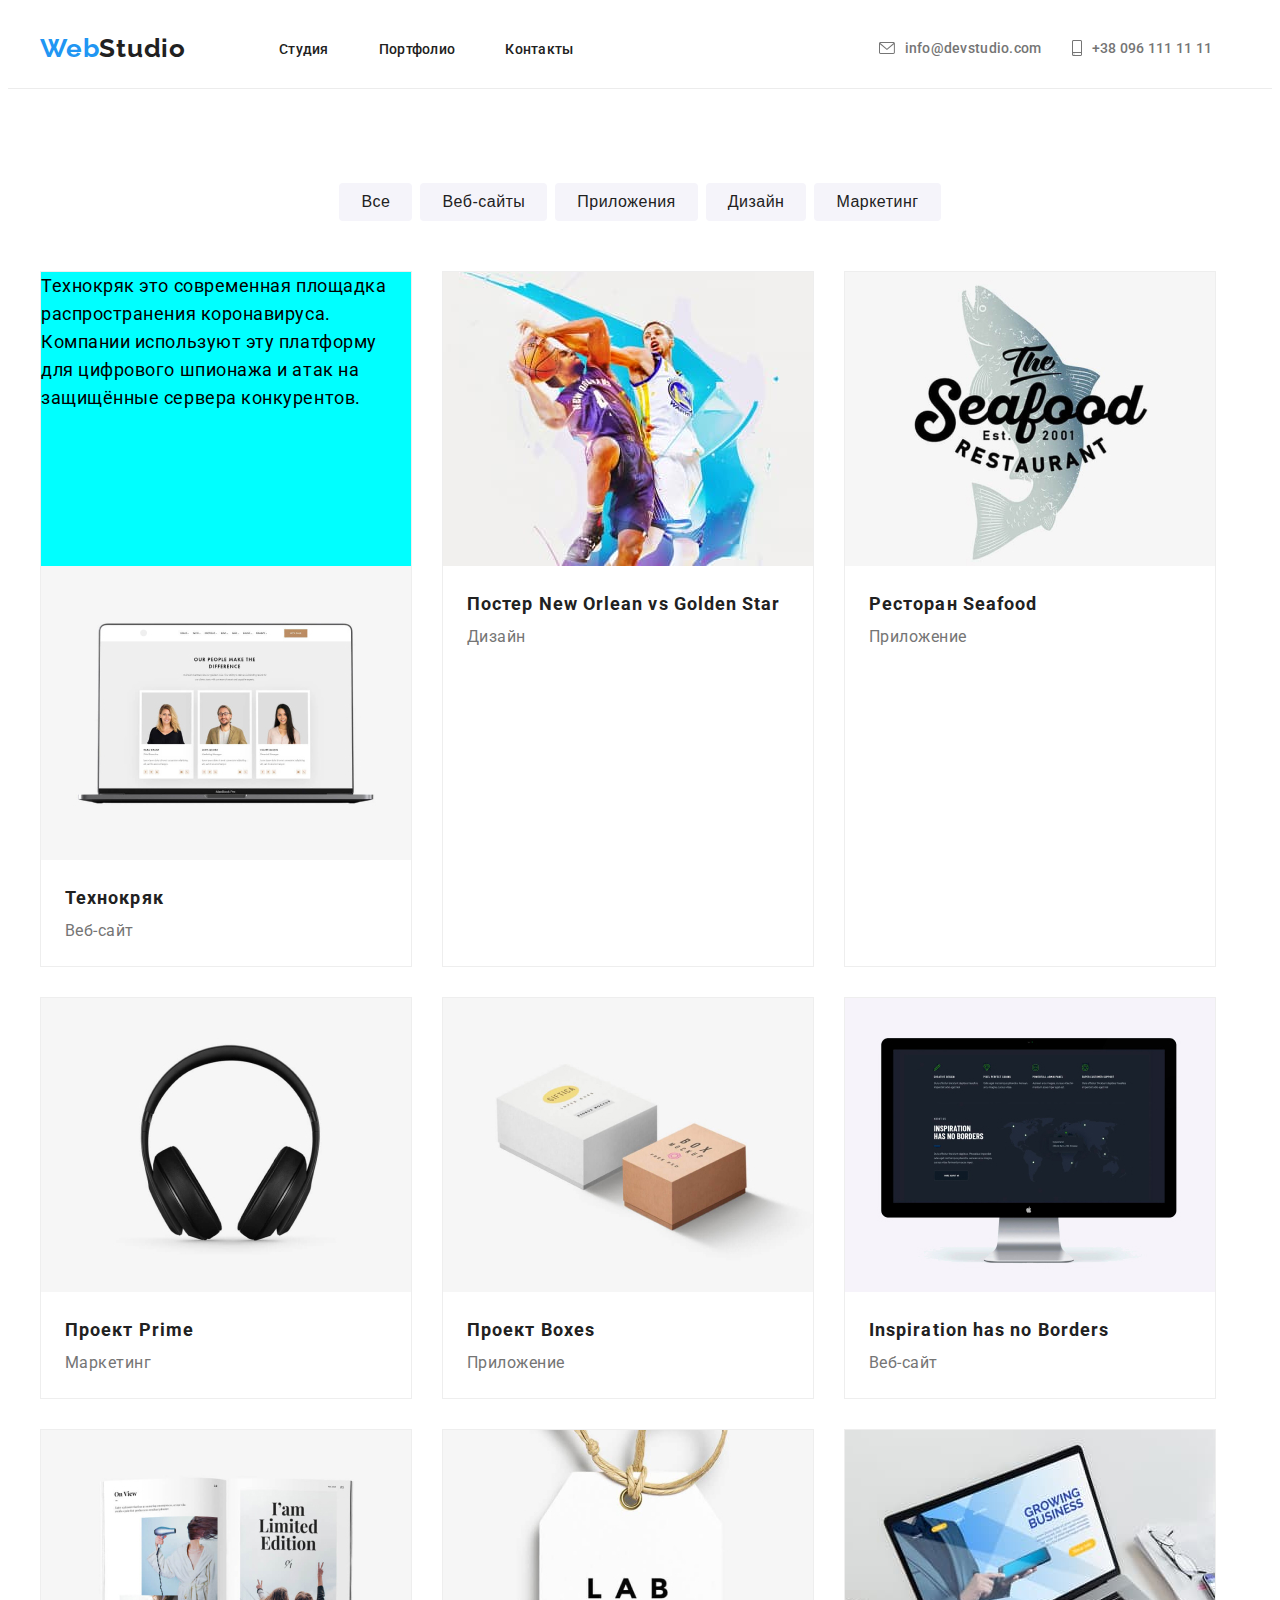
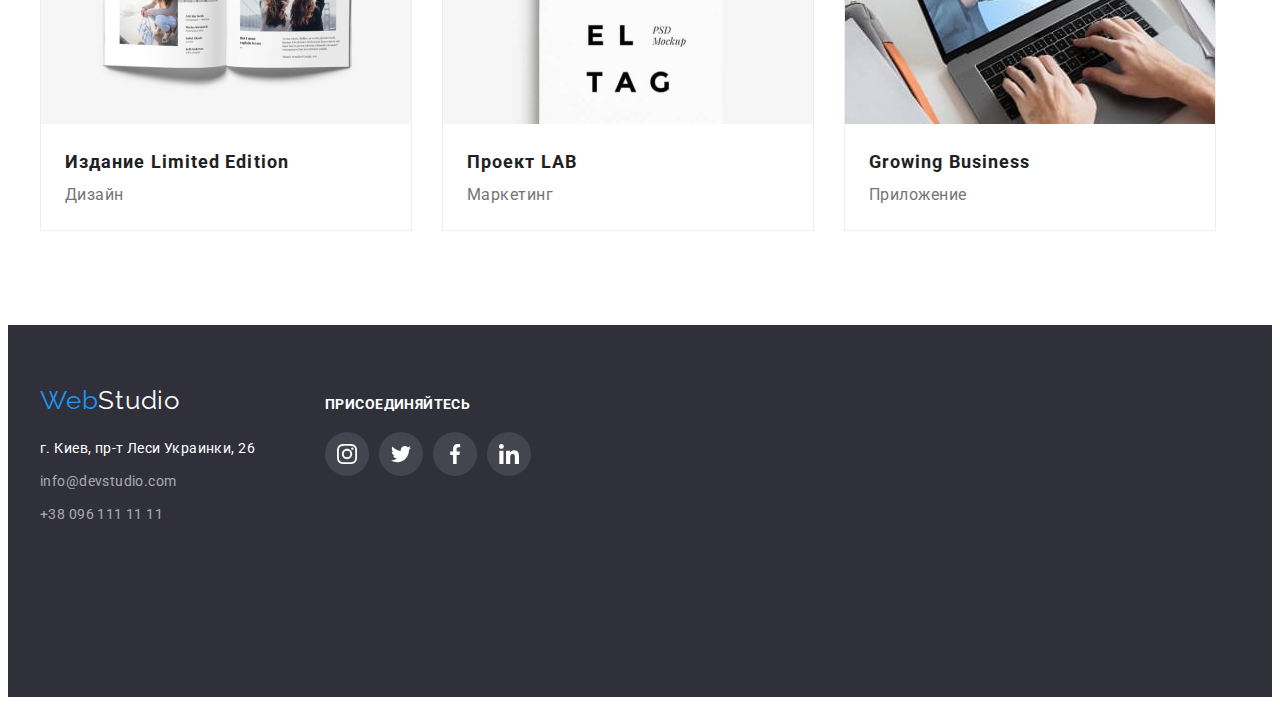
==== portfolio.html @ 2d9f0c05 "ggg" ====
<!DOCTYPE html>
<html lang="ru">
<head>
    <meta charset="UTF-8">
    <meta name="viewport" content="width=device-width, initial-scale=1.0">
    <title>Портфолио</title>
    <link rel="preconnect" href="https://fonts.gstatic.com">
    <link href="https://fonts.googleapis.com/css2?family=Raleway:wght@700&family=Roboto:wght@500&display=swap"
        rel="stylesheet">
    <link rel="stylesheet" href="https://cdnjs.cloudflare.com/ajax/libs/modern-normalize/1.0.0/modern-normalize.min.css"
        integrity="sha512-ISS7cAi1PEhQ8jnbJpJZMd29NlhNj4AWYyLOSp2CE/CsHxTCu+r+t0D2yoJudVrd0/8fTVPUVDzY5Tvli75u/g=="
        crossorigin="anonymous" />
        <link rel="stylesheet" href="css/portfolio.css">
</head>
<body>
<header>
    <div class="container">
        <nav class="page-nav">
            <a href="index.html" class="logo"><span class="web">Web</span>Studio</a>
            <ul class="nav-list">
                <li><a href="index.html" class="nav-link">Студия</a></li>
                <li><a href="portfolio.html" class="nav-link">Портфолио</a></li>
                <li><a href="contacts.html" class="nav-link">Контакты</a></li>
            </ul>

            <ul class="contacts-list">
                <li>
                    <a href="mailto:info@devstudio.com" class="nav-contact">
                        <svg class="nav-mail">
                            <use href="images/mainsprite.svg#icon-mail"></use>
                        </svg>info@devstudio.com
                    </a>
                </li>

                <li>
                    <a href="tel:+380961111111" class="nav-contact">
                        <svg class="nav-tel">
                            <use href="images/mainsprite.svg#icon-tel"></use>
                        </svg>+38 096 111 11 11
                    </a>
                </li>
            </ul>
        </nav>
    </div>
</header>
<main> 
    <section class="hero">
        <div class="container">
        <h2 class="visually-hidden">Фильтры</h2>
        <div class="hero-btns">
        <ul class="hero-list">
            
            <li class="btn-list">
                <button type="button" class="hero-btn">Все</button>
            </li>
            <li class="btn-list">
                <button type="button" class="hero-btn">Веб-сайты</button>
            </li>
            <li class="btn-list">
                <button type="button" class="hero-btn">Приложения</button>
            </li>
            <li class="btn-list">
                <button type="button" class="hero-btn">Дизайн</button>
            </li>
            <li class="btn-list">
                <button type="button" class="hero-btn">Маркетинг</button>
            </li>
        </ul>
    </div> 
    </div>
        <div class="container">
    <ul class="img-list">
        <div class="img-group">
            <li class="img-item">
                <div class="img-overlay">
                    <p class="overlay-text">
                        Технокряк это современная площадка распространения коронавируса.
                        Компании используют эту платформу для цифрового
                        шпионажа и атак на защищённые сервера конкурентов.
                    </p>
                </div> 
                        <img src="images/imgportfolio-1.jpg" alt="">
                        <div class="img-text">
                        <h3 class="img-head">Технокряк</h3>
                        <p class="head-text">Веб-сайт</p>
                        </div>   
            </li>
            
            <li class="img-item"> 
                <img src="images/imgportfolio-2.jpg" alt="">
                    <div class="img-text">
                    <h3 class="img-head">Постер New Orlean vs Golden Star</h3>
                    <p class="head-text">Дизайн</p>
                </div>
            </li>
            
            <li class="img-item">
                <img src="images/imgportfolio-3.jpg" alt="">
                    <div class="img-text">
                    <h3 class="img-head">Ресторан Seafood</h3>
                    <p class="head-text">Приложение</p>
                </div>
            </li>
        </div>
            
        <div class="img-group">
            <li class="img-item">
                <img src="images/imgportfolio-4.jpg" alt="">
                    <div class="img-text">
                    <h3 class="img-head">Проект Prime</h3>
                    <p class="head-text">Маркетинг</p>
                </div>
            </li>
            
            <li class="img-item">
                <img src="images/imgportfolio-5.jpg" alt="">
                <div class="img-text">
                <h3 class="img-head">Проект Boxes</h3>
                <p class="head-text">Приложение</p>
                </div>
            </li>
            <li class="img-item">
                <img src="images/imgportfolio-6.jpg" alt="">
                <div class="img-text">
                <h3 class="img-head">Inspiration has no Borders</h3>
                <p class="head-text">Веб-сайт</p>
                </div>
            </li>
            </div>
            
        <div class="img-group">
            <li class="img-item">
                <img src="images/imgportfolio-7.jpg" alt="">
                    <div class="img-text">
                    <h3 class="img-head">Издание Limited Edition</h3>
                    <p class="head-text">Дизайн</p>
                </div>
            </li>
            <li class="img-item">
                <img src="images/imgportfolio-8.jpg" alt="">
                    <div class="img-text">
                    <h3 class="img-head">Проект LAB</h3>
                    <p class="head-text">Маркетинг</p>
                </div>
            </li>
            <li class="img-item">
                <img src="images/imgportfolio-9.jpg" alt="">
                    <div class="img-text">
                    <h3 class="img-head">Growing Business</h3>
                    <p class="head-text">Приложение</p>
                </div>
            </li>
        </div>
        </ul>
    </div>
    </section>
</main>
<footer class="footer-back">
    <div class="container">
        <div class="footer-text">
            <div> 
                <a href="/" class="logo-footer"><span class="web">Web</span><span class="logo-studio">Studio</span></a>
                    <address>
                        <p class="main-address">г. Киев, пр-т Леси Украинки, 26</p>
                             <ul>
                                <li class="footer-contact"><a href="mailto:info@devstudio.com" class="link">info@devstudio.com</a></li>
                                <li class="footer-contact"><a href="tel:+380961111111" class="link">+38 096 111 11 11</a></li>
                            </ul>
                    </address>
            </div>
            <div>
                <h2 class="enjoy-head">Присоединяйтесь</h2>
                <ul class="enjoy-list">
                    <li class="enjoy-link"><a href="" class="enjoy-item"> <svg class="enjoy-icon"><use href="images/mainsprite.svg#icon-instagram"></use></svg></a></li>
                    <li class="enjoy-link"><a href="" class="enjoy-item"> <svg class="enjoy-icon"><use href="images/mainsprite.svg#icon-twitter"></use></svg></a></li>
                    <li class="enjoy-link"><a href="" class="enjoy-item"> <svg class="enjoy-icon"><use href="images/mainsprite.svg#icon-facebook"></use></svg></a></li>
                    <li class="enjoy-link"><a href="" class="enjoy-item"> <svg class="enjoy-icon"><use href="images/mainsprite.svg#icon-linkedin"></use></svg></a></li>
                </ul>
            </div>
        </div>
</div>
</footer>
</body>
</html>
---- css/portfolio.css ----
body {
  font-family: 'Roboto', Raleway, sans-serif;
}

/*переменные*/
:root {
  --gray-text: rgba(117, 117, 117, 1);
  --hover-color: rgba(33, 150, 243, 1);
  --h-color: rgba(33, 33, 33, 1);
  --white-text: rgba(255, 255, 255, 1);
  --back-color: rgba(47, 48, 58, 1);
  --rect-color: rgba(245, 244, 250, 1);
  --social-color: rgba(175, 177, 184, 1);
  --border-color: rgba(175, 177, 184, 1);
  --company-color: rgba(175, 177, 184, 1);
  --enjoy-hover: rgba(255, 255, 255, 0.1);
  --btn-hover: rgba(33, 150, 243, 1);
  --btn-color: rgba(245, 244, 250, 1);
}

.container {
  width: 1200px;
  margin: 0px auto;
  padding: 0px 15px;
}

.visually-hidden {
  position: absolute;
  width: 1px;
  height: 1px;
  margin: -1px;
  border: 0;
  padding: 0;

  white-space: nowrap;
  clip-path: inset(100%);
  clip: rect(0 0 0 0);
  overflow: hidden;
}

/*сброс*/
h1,
h2,
h3,
h4,
p {
  margin: 0;
  padding: 0;
}

img {
  display: block;
  max-width: 100%;
  height: auto;
}

ul {
  list-style: none;
  padding: 0;
  margin: 0;
}

a {
  text-decoration: none;
}

/*Навигация*/
.nav-contact {
  color: rgba(117, 117, 117, 1);
  text-decoration: none;
  font-style: normal;
  font-weight: 500;
  font-size: 14px;
  line-height: 16px;
  letter-spacing: 0.02em;
}

.page-nav,
.nav-list,
.contacts-list {
  display: flex;
}

.contacts-list {
  margin-left: 305px;
}

.page-nav {
  align-items: center;
  min-height: 80px;
}

header {
  border-bottom: 1px solid rgba(236, 236, 236, 1);
}

.nav-list li:first-child {
  margin-left: 50px;
  margin-right: 50px;
}

.nav-list li:last-child {
  margin-left: 50px;
}

.nav-contact:hover {
  color: rgba(33, 150, 243, 1);
}

.nav-contact:focus {
  color: rgba(33, 150, 243, 1);
}

.nav-contact {
  display: flex;
  align-items: center;
  justify-content: center;
}

.nav-link {
  text-decoration: none;
  color: rgba(33, 33, 33, 1);
  font-style: normal;
  font-weight: 500;
  font-size: 14px;
  line-height: 16px;
  letter-spacing: 0.02em;
}

.nav-link:hover {
  color: rgba(33, 150, 243, 1);
}

.nav-link:focus {
  color: rgba(33, 150, 243, 1);
}

.logo {
  color: rgba(33, 33, 33, 1);
  text-decoration: none;
  font-family: Raleway, sans-serif;
  font-style: normal;
  font-weight: bold;
  font-size: 26px;
  line-height: 31px;
  letter-spacing: 0.03em;
  margin-right: 43px;
}

.web {
  color: rgba(33, 150, 243, 1);
  text-decoration: none;
}

.nav-mail {
  width: 16px;
  height: 12px;
  margin-right: 10px;
  fill: currentColor;
}

.nav-tel {
  width: 10px;
  height: 16px;
  margin-left: 30px;
  margin-right: 10px;
  fill: currentColor;
}

/*герой*/
.hero-list {
  display: flex;
  justify-content: center;
}

.hero-list li:first-child {
  margin-right: 8px;
}

.hero-list li:last-child {
  margin-left: 8px;
}

.hero-list li:nth-child(2) {
  margin-right: 8px;
}

.hero-list li:nth-child(3) {
  margin-right: 8px;
}

.hero-btn {
  padding: 6px 22px;
  border-radius: 4px;
  background: var(--btn-color);
  color: var(--h-color);
  border: none;
  font-style: normal;
  font-weight: 500;
  font-size: 16px;
  line-height: 26px;
  text-align: center;
  letter-spacing: 0.03em;
}

.hero {
  padding-top: 94px;
  padding-bottom: 94px;
}

.hero-btn:hover {
  color: var(--white-text);
  background: var(--btn-hover);
  box-shadow: 0px 3px 1px rgba(0, 0, 0, 0.1), 0px 1px 2px rgba(0, 0, 0, 0.08),
    0px 2px 2px rgba(0, 0, 0, 0.12);
  border-radius: 4px;
}

.hero-btn:focus {
  background: var(--btn-hover);
  color: var(--white-text);
}

.img-item {
  display: flex;
  position: relative;
}

.img-item {
  display: inline-block;
}

.img-item {
  border: 1px solid #eeeeee;
}

.img-item:hover {
  box-shadow: 0px 1px 1px rgba(0, 0, 0, 0.12), 0px 4px 4px rgba(0, 0, 0, 0.06),
    1px 4px 6px rgba(0, 0, 0, 0.16);
}

.img-head {
  color: rgba(33, 33, 33, 1);
  font-style: normal;
  font-weight: bold;
  font-size: 18px;
  line-height: 36px;
  letter-spacing: 0.06em;
}

.head-text {
  color: rgba(117, 117, 117, 1);
  font-style: normal;
  font-weight: normal;
  font-size: 16px;
  line-height: 30px;
  letter-spacing: 0.03em;
}

.img-text {
  padding: 20px 24px;
}

.img-item:nth-child(2) {
  margin-right: 30px;
  margin-left: 30px;
}

.img-item:nth-child(5) {
  margin-right: 30px;
  margin-left: 30px;
}

.img-item:nth-child(8) {
  margin-right: 30px;
  margin-left: 30px;
}

.img-group {
  display: flex;
}

.img-list {
  margin-top: 50px;
}

.img-group:nth-child(2) {
  margin: 30px 0px;
}

/*футер*/
.logo-studio {
  color: rgba(255, 255, 255, 1);
}

.link {
  color: rgba(255, 255, 255, 0.6);
  font-style: normal;
  font-weight: normal;
  font-size: 14px;
  line-height: 24px;
  letter-spacing: 0.03em;
  text-decoration: none;
}

.logo-footer {
  color: rgba(33, 33, 33, 1);
  text-decoration: none;
  font-family: Raleway, sans-serif;
  font-style: normal;
  font-weight: normal;
  font-size: 26px;
  line-height: 31px;
  letter-spacing: 0.03em;
  margin-bottom: 20px;
  display: block;
}

.footer-back {
  background-color: var(--back-color);
  height: 252px;
  padding-top: 60px;
  padding-bottom: 60px;
}

/*адрес*/
.main-address {
  color: rgba(255, 255, 255, 1);
  font-style: normal;
  font-weight: normal;
  font-size: 14px;
  line-height: 24px;
  letter-spacing: 0.03em;
}

.footer-contact:first-child {
  margin-bottom: 9px;
  margin-top: 9px;
}

.enjoy-head {
  font-style: normal;
  font-weight: bold;
  font-size: 14px;
  line-height: 16px;
  letter-spacing: 0.03em;
  text-transform: uppercase;
  color: var(--white-text);
  margin-left: 70px;
}

.enjoy-list {
  width: 206px;
  padding: 0px;
  display: flex;
  justify-content: space-between;
  align-items: baseline;
  margin-left: 70px;
  margin-top: 20px;
}

.footer-text {
  display: flex;
  align-items: baseline;
}

.enjoy-item {
  display: flex;
  justify-content: center;
  align-items: center;
  width: 44px;
  height: 44px;
  border-radius: 50%;
  color: var(--white-text);
  background-color: var(--enjoy-hover);
}

.enjoy-icon {
  width: 20px;
  height: 20px;
  fill: currentColor;
}

.enjoy-item:hover {
  background-color: var(--hover-color);
}

.enjoy-item:hover {
  color: var(--white-text);
}

/*overlay*/

.img-overlay {
  position: relative;
  width: 370px;
  height: 294px;
  background-color: aqua;
}

.overlay-text {
  display: inline;
  font-style: normal;
  font-weight: normal;
  font-size: 18px;
  line-height: 28px;
  letter-spacing: 0.03em;
}
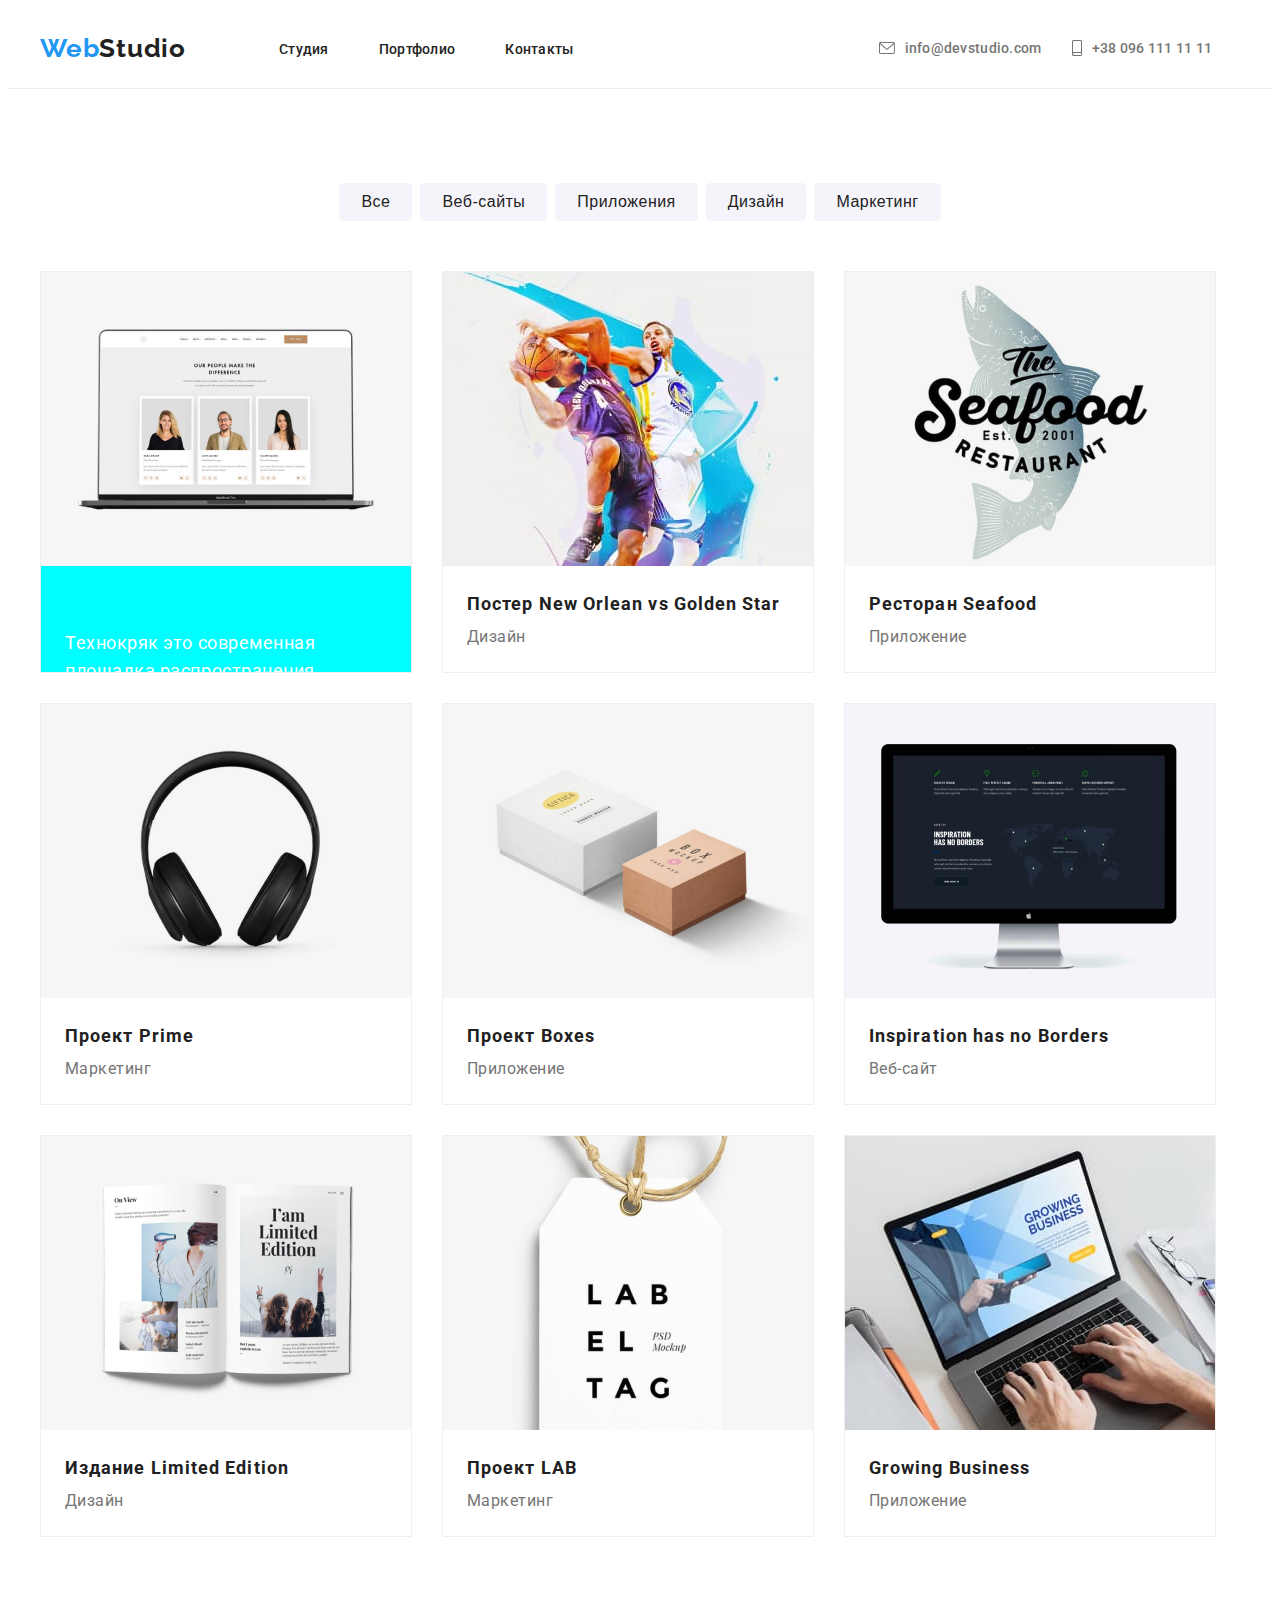
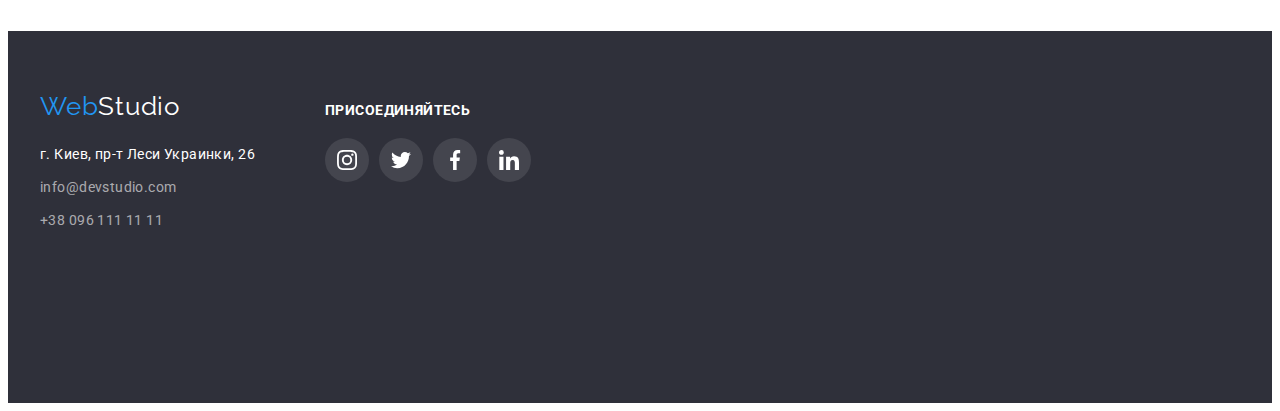
==== commit 80103edf: "ggg" ====
--- a/portfolio.html
+++ b/portfolio.html
@@ -72,18 +72,20 @@
     <ul class="img-list">
         <div class="img-group">
             <li class="img-item">
-                <div class="img-overlay">
-                    <p class="overlay-text">
-                        Технокряк это современная площадка распространения коронавируса.
+                <div class="overlay-thumb">             
+                    <div class="overlay">
+                        <p class="overlay-text">
+                        Технокряк это современная площадка распространения коронавируса. 
                         Компании используют эту платформу для цифрового
-                        шпионажа и атак на защищённые сервера конкурентов.
-                    </p>
-                </div> 
-                        <img src="images/imgportfolio-1.jpg" alt="">
-                        <div class="img-text">
+                        шпионажа и атак на защищённые сервера конкурентов.</p>
+                    </div>
+                    <img src="images/imgportfolio-1.jpg" alt="">
+                     
+                    <div class="img-text">
                         <h3 class="img-head">Технокряк</h3>
                         <p class="head-text">Веб-сайт</p>
-                        </div>   
+                    </div>
+                </div>     
             </li>
             
             <li class="img-item"> 
--- a/css/portfolio.css
+++ b/css/portfolio.css
@@ -391,18 +391,34 @@
 
 /*overlay*/
 
-.img-overlay {
-  position: relative;
+.img-item {
+  overflow: hidden;
+}
+
+.overlay {
+  position: absolute;
+  top: 0;
+  left: 0;
   width: 370px;
   height: 294px;
   background-color: aqua;
+  border-color: solid 1px aqua;
+  transform: translateY(100%);
+  transition: transform 250ms cubic-bezier(0.4, 0, 0.2, 1);
+}
+
+.img-item:hover .overlay {
+  transform: translateY(0);
 }
 
 .overlay-text {
-  display: inline;
   font-style: normal;
   font-weight: normal;
   font-size: 18px;
   line-height: 28px;
   letter-spacing: 0.03em;
-}
+  color: var(--white-text);
+  padding-top: 63px;
+  padding-left: 24px;
+  padding-right: 24px;
+}
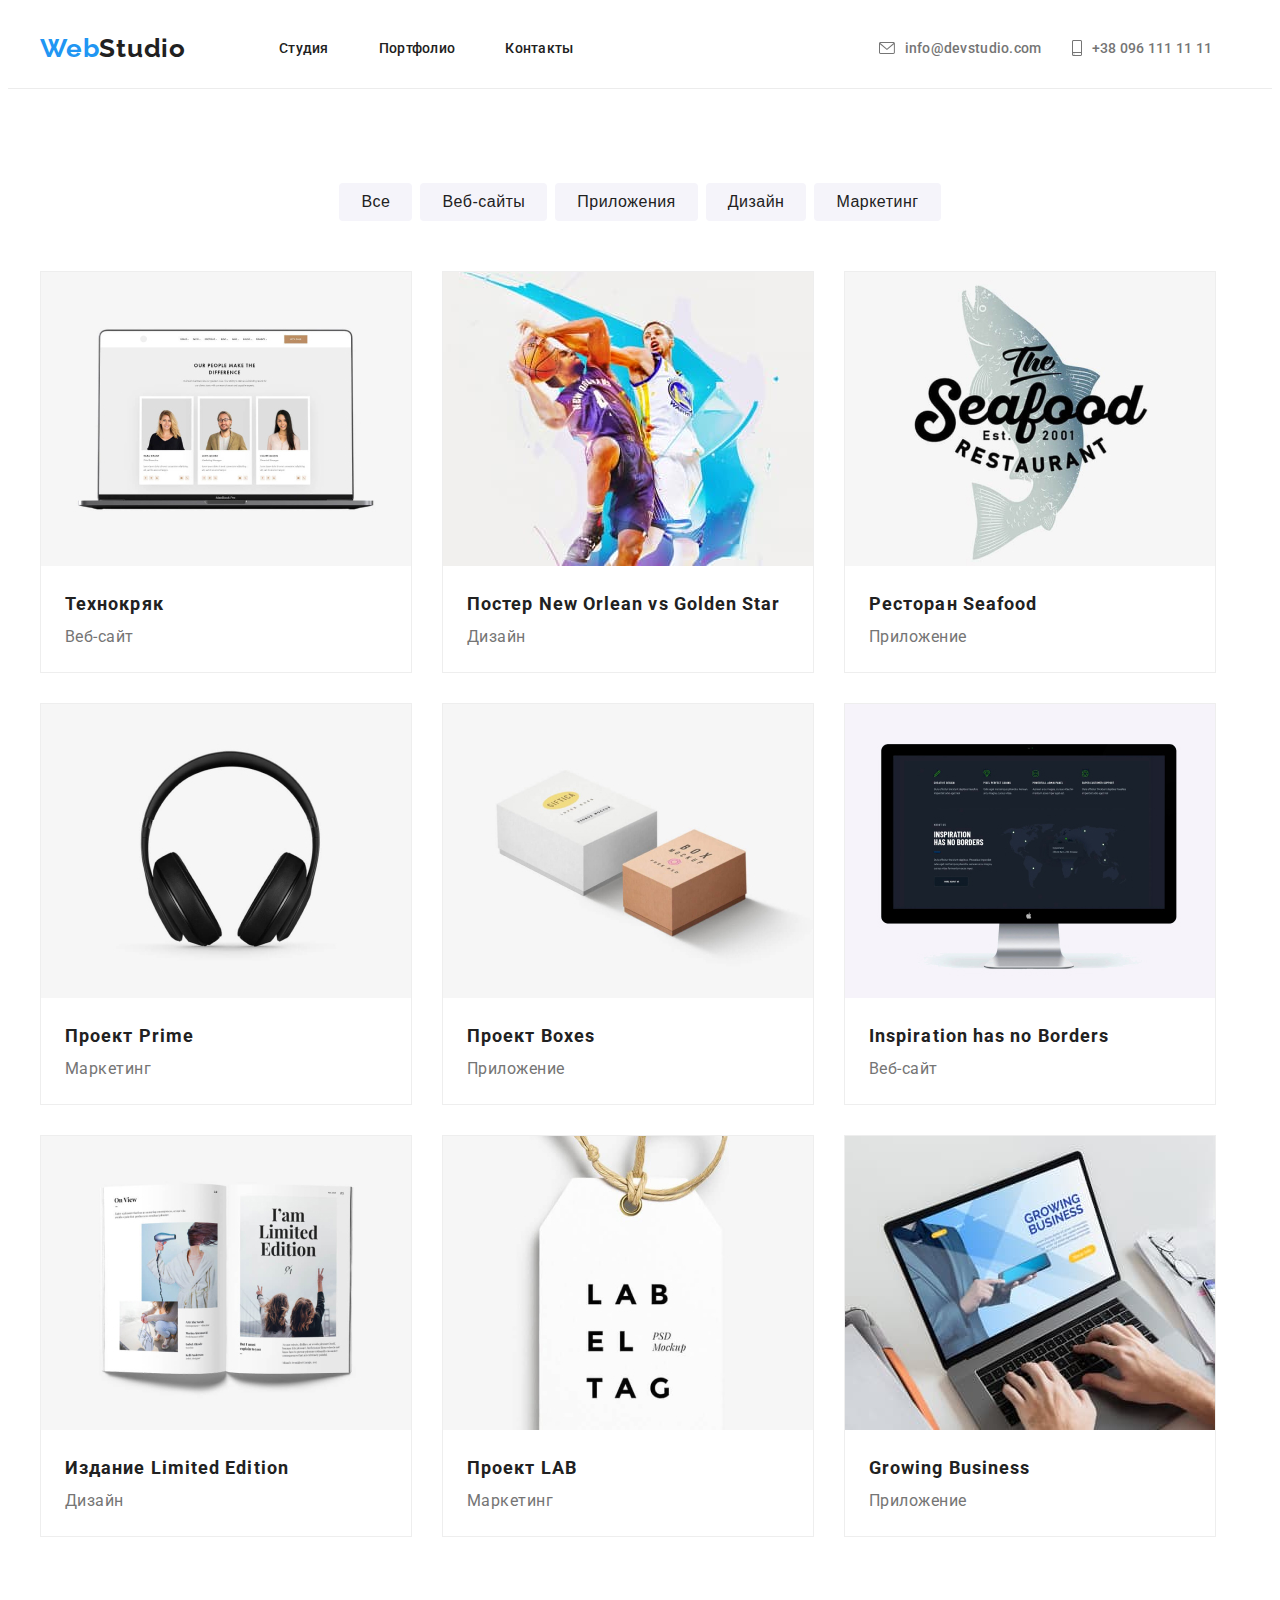
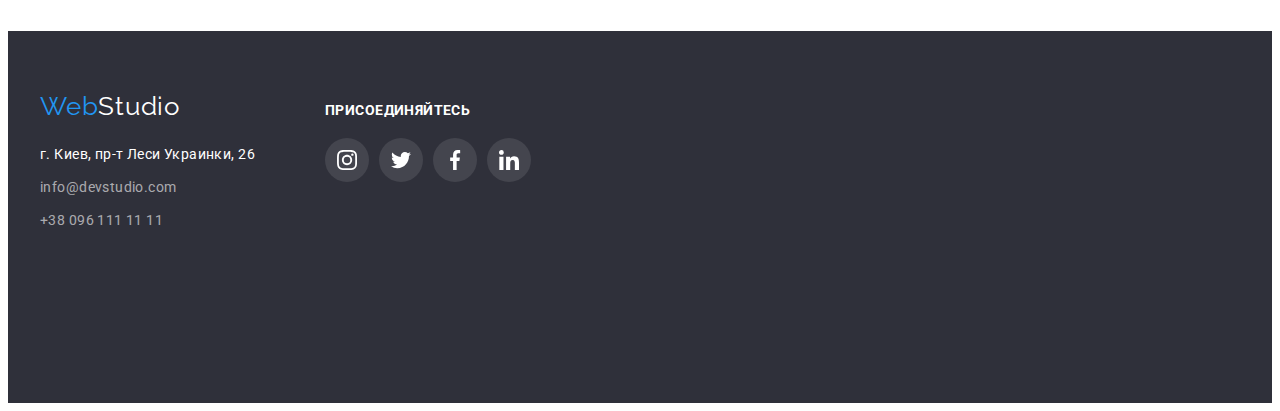
==== commit 54a84cc2: "icons animation added" ====
--- a/portfolio.html
+++ b/portfolio.html
@@ -18,9 +18,17 @@
         <nav class="page-nav">
             <a href="index.html" class="logo"><span class="web">Web</span>Studio</a>
             <ul class="nav-list">
-                <li><a href="index.html" class="nav-link">Студия</a></li>
-                <li><a href="portfolio.html" class="nav-link">Портфолио</a></li>
-                <li><a href="contacts.html" class="nav-link">Контакты</a></li>
+                <li>
+                    <a href="index.html" class="nav-link">Студия</a>
+                </li>
+                
+                <li>
+                    <a href="portfolio.html" class="nav-link">Портфолио</a>
+                </li>
+                
+                <li>
+                    <a href="contacts.html" class="nav-link">Контакты</a>
+                </li>
             </ul>
 
             <ul class="contacts-list">
@@ -69,88 +77,189 @@
     </div> 
     </div>
         <div class="container">
-    <ul class="img-list">
-        <div class="img-group">
-            <li class="img-item">
-                <div class="overlay-thumb">             
-                    <div class="overlay">
+    <ul class="project-list">
+        <div class="project-group">
+            <li class="project-item">
+                <a href="" class="project-link">         
+                    <div class="project-thumb">    
+                    <img src="images/technokryak.jpg" alt="" width="370">
+                    
+                    <div class="project-overlay">
                         <p class="overlay-text">
-                        Технокряк это современная площадка распространения коронавируса. 
-                        Компании используют эту платформу для цифрового
-                        шпионажа и атак на защищённые сервера конкурентов.</p>
-                    </div>
-                    <img src="images/imgportfolio-1.jpg" alt="">
-                     
-                    <div class="img-text">
-                        <h3 class="img-head">Технокряк</h3>
-                        <p class="head-text">Веб-сайт</p>
-                    </div>
-                </div>     
-            </li>
-            
-            <li class="img-item"> 
-                <img src="images/imgportfolio-2.jpg" alt="">
-                    <div class="img-text">
-                    <h3 class="img-head">Постер New Orlean vs Golden Star</h3>
-                    <p class="head-text">Дизайн</p>
-                </div>
-            </li>
-            
-            <li class="img-item">
-                <img src="images/imgportfolio-3.jpg" alt="">
-                    <div class="img-text">
-                    <h3 class="img-head">Ресторан Seafood</h3>
-                    <p class="head-text">Приложение</p>
-                </div>
+                            Технокряк это современная площадка распространения коронавируса.
+                            Компании используют эту платформу для цифрового
+                            шпионажа и атак на защищённые сервера конкурентов.
+                        </p></div>
+                    </div>    
+                        <div class="project-card-text">
+                            <h3 class="project-title">Технокряк</h3>
+                            <p class="project-text">Веб-сайт</p>
+                    </div>     
+                 </a>   
+            </li>
+            
+            <li class="project-item">
+                <a href="" class="project-link">
+                    <div class="project-thumb">
+                        <img src="images/neworlean.jpg" alt="" width="370">
+            
+                        <div class="project-overlay">
+                            <p class="overlay-text">
+                                Технокряк это современная площадка распространения коронавируса.
+                                Компании используют эту платформу для цифрового
+                                шпионажа и атак на защищённые сервера конкурентов.
+                            </p>
+                        </div>
+                    </div>
+                    <div class="project-card-text">
+                        <h3 class="project-title">Постер New Orlean vs Golden Star</h3>
+                        <p class="project-text">Дизайн</p>
+                    </div>
+                </a>
+            </li>
+            
+            <li class="project-item">
+                <a href="" class="project-link">
+                    <div class="project-thumb">
+                        <img src="images/seafood.jpg" alt="" width="370">
+            
+                        <div class="project-overlay">
+                            <p class="overlay-text">
+                                Технокряк это современная площадка распространения коронавируса.
+                                Компании используют эту платформу для цифрового
+                                шпионажа и атак на защищённые сервера конкурентов.
+                            </p>
+                        </div>
+                    </div>
+                    <div class="project-card-text">
+                        <h3 class="project-title">Ресторан Seafood</h3>
+                        <p class="project-text">Приложение</p>
+                    </div>
+                </a>
             </li>
         </div>
             
-        <div class="img-group">
-            <li class="img-item">
-                <img src="images/imgportfolio-4.jpg" alt="">
-                    <div class="img-text">
-                    <h3 class="img-head">Проект Prime</h3>
-                    <p class="head-text">Маркетинг</p>
-                </div>
-            </li>
-            
-            <li class="img-item">
-                <img src="images/imgportfolio-5.jpg" alt="">
-                <div class="img-text">
-                <h3 class="img-head">Проект Boxes</h3>
-                <p class="head-text">Приложение</p>
-                </div>
-            </li>
-            <li class="img-item">
-                <img src="images/imgportfolio-6.jpg" alt="">
-                <div class="img-text">
-                <h3 class="img-head">Inspiration has no Borders</h3>
-                <p class="head-text">Веб-сайт</p>
-                </div>
-            </li>
+        <div class="project-group">
+            <li class="project-item">
+                <a href="" class="project-link">
+                    <div class="project-thumb">
+                        <img src="images/prime.jpg" alt="" width="370">
+            
+                        <div class="project-overlay">
+                            <p class="overlay-text">
+                                Технокряк это современная площадка распространения коронавируса.
+                                Компании используют эту платформу для цифрового
+                                шпионажа и атак на защищённые сервера конкурентов.
+                            </p>
+                        </div>
+                    </div>
+                    <div class="project-card-text">
+                        <h3 class="project-title">Проект Prime</h3>
+                        <p class="project-text">Маркетинг</p>
+                    </div>
+                </a>
+            </li>
+            
+            <li class="project-item">
+                <a href="" class="project-link">
+                    <div class="project-thumb">
+                        <img src="images/boxes.jpg" alt="" width="370">
+            
+                        <div class="project-overlay">
+                            <p class="overlay-text">
+                                Технокряк это современная площадка распространения коронавируса.
+                                Компании используют эту платформу для цифрового
+                                шпионажа и атак на защищённые сервера конкурентов.
+                            </p>
+                        </div>
+                    </div>
+                    <div class="project-card-text">
+                        <h3 class="project-title">Проект Boxes</h3>
+                        <p class="project-text">Приложение</p>
+                    </div>
+                </a>
+            </li>
+            
+        <li class="project-item">
+            <a href="" class="project-link">
+                <div class="project-thumb">
+                    <img src="images/inspiration.jpg" alt="" width="370">
+        
+                    <div class="project-overlay">
+                        <p class="overlay-text">
+                            Технокряк это современная площадка распространения коронавируса.
+                            Компании используют эту платформу для цифрового
+                            шпионажа и атак на защищённые сервера конкурентов.
+                        </p>
+                    </div>
+                </div>
+                <div class="project-card-text">
+                    <h3 class="project-title">Inspiration has no Borders</h3>
+                    <p class="project-text">Веб-сайт</p>
+                </div>
+            </a>
+        </li>
             </div>
             
-        <div class="img-group">
-            <li class="img-item">
-                <img src="images/imgportfolio-7.jpg" alt="">
-                    <div class="img-text">
-                    <h3 class="img-head">Издание Limited Edition</h3>
-                    <p class="head-text">Дизайн</p>
-                </div>
-            </li>
-            <li class="img-item">
-                <img src="images/imgportfolio-8.jpg" alt="">
-                    <div class="img-text">
-                    <h3 class="img-head">Проект LAB</h3>
-                    <p class="head-text">Маркетинг</p>
-                </div>
-            </li>
-            <li class="img-item">
-                <img src="images/imgportfolio-9.jpg" alt="">
-                    <div class="img-text">
-                    <h3 class="img-head">Growing Business</h3>
-                    <p class="head-text">Приложение</p>
-                </div>
+        <div class="project-group">
+            <li class="project-item">
+                <a href="" class="project-link">
+                    <div class="project-thumb">
+                        <img src="images/limed.jpg" alt="" width="370">
+            
+                        <div class="project-overlay">
+                            <p class="overlay-text">
+                                Технокряк это современная площадка распространения коронавируса.
+                                Компании используют эту платформу для цифрового
+                                шпионажа и атак на защищённые сервера конкурентов.
+                            </p>
+                        </div>
+                    </div>
+                    <div class="project-card-text">
+                        <h3 class="project-title">Издание Limited Edition</h3>
+                        <p class="project-text">Дизайн</p>
+                    </div>
+                </a>
+            </li>
+            
+        <li class="project-item">
+            <a href="" class="project-link">
+                <div class="project-thumb">
+                    <img src="images/lab.jpg" alt="" width="370">
+        
+                    <div class="project-overlay">
+                        <p class="overlay-text">
+                            Технокряк это современная площадка распространения коронавируса.
+                            Компании используют эту платформу для цифрового
+                            шпионажа и атак на защищённые сервера конкурентов.
+                        </p>
+                    </div>
+                </div>
+                <div class="project-card-text">
+                    <h3 class="project-title">Проект LAB</h3>
+                    <p class="project-text">Маркетинг</p>
+                </div>
+            </a>
+        </li>
+            
+            <li class="project-item">
+                <a href="" class="project-link">
+                    <div class="project-thumb">
+                        <img src="images/growing.jpg" alt="" width="370">
+            
+                        <div class="project-overlay">
+                            <p class="overlay-text">
+                                Технокряк это современная площадка распространения коронавируса.
+                                Компании используют эту платформу для цифрового
+                                шпионажа и атак на защищённые сервера конкурентов.
+                            </p>
+                        </div>
+                    </div>
+                    <div class="project-card-text">
+                        <h3 class="project-title">Growing Business</h3>
+                        <p class="project-text">Приложение</p>
+                    </div>
+                </a>
             </li>
         </div>
         </ul>
--- a/css/portfolio.css
+++ b/css/portfolio.css
@@ -11,11 +11,12 @@
   --back-color: rgba(47, 48, 58, 1);
   --rect-color: rgba(245, 244, 250, 1);
   --social-color: rgba(175, 177, 184, 1);
-  --border-color: rgba(175, 177, 184, 1);
+  --border-color: #eeeeee;
   --company-color: rgba(175, 177, 184, 1);
   --enjoy-hover: rgba(255, 255, 255, 0.1);
   --btn-hover: rgba(33, 150, 243, 1);
   --btn-color: rgba(245, 244, 250, 1);
+  --project-overlay: rgba(33, 150, 243, 0.9);
 }
 
 .container {
@@ -118,13 +119,16 @@
 }
 
 .nav-link {
-  text-decoration: none;
-  color: rgba(33, 33, 33, 1);
-  font-style: normal;
+  position: relative;
+  display: block;
+  padding-top: 32px;
+  padding-bottom: 32px;
+  color: var(--h-color);
   font-weight: 500;
   font-size: 14px;
-  line-height: 16px;
+  line-height: 1.172;
   letter-spacing: 0.02em;
+  transition: color 250ms cubic-bezier(0.4, 0, 0.2, 1);
 }
 
 .nav-link:hover {
@@ -201,6 +205,9 @@
   line-height: 26px;
   text-align: center;
   letter-spacing: 0.03em;
+  transition: color 250ms cubic-bezier(0.4, 0, 0.2, 1),
+    background-color 250ms cubic-bezier(0.4, 0, 0.2, 1),
+    box-shadow 250ms cubic-bezier(0.4, 0, 0.2, 1);
 }
 
 .hero {
@@ -208,38 +215,73 @@
   padding-bottom: 94px;
 }
 
-.hero-btn:hover {
+.hero-btn:hover,
+.hero-btn:focus {
   color: var(--white-text);
-  background: var(--btn-hover);
+  background-color: var(--hover-color);
   box-shadow: 0px 3px 1px rgba(0, 0, 0, 0.1), 0px 1px 2px rgba(0, 0, 0, 0.08),
     0px 2px 2px rgba(0, 0, 0, 0.12);
-  border-radius: 4px;
-}
-
-.hero-btn:focus {
-  background: var(--btn-hover);
+}
+
+.project-link {
+  display: block;
+  position: relative;
+}
+
+.project-thumb {
+  position: relative;
+  overflow: hidden;
+}
+
+.project-overlay {
+  position: absolute;
+  top: 0;
+  left: 0;
+  width: 100%;
+  height: 100%;
+  padding: 63px 24px;
+  background-color: var(--project-overlay);
+  opacity: 0;
+  transform: translateY(101%);
+  transition: transform 250ms cubic-bezier(0.4, 0, 0.2, 1);
+}
+
+.overlay-text {
+  font-style: normal;
+  font-weight: normal;
+  font-size: 18px;
+  line-height: 28px;
+  letter-spacing: 0.03em;
   color: var(--white-text);
 }
 
-.img-item {
-  display: flex;
-  position: relative;
-}
-
-.img-item {
-  display: inline-block;
-}
-
-.img-item {
-  border: 1px solid #eeeeee;
-}
-
-.img-item:hover {
+.project-link:hover .project-overlay,
+.project-link:focus .project-overlay {
+  transform: translateX(0);
+  opacity: 1;
+}
+
+.project-link:hover,
+.project-link:focus {
   box-shadow: 0px 1px 1px rgba(0, 0, 0, 0.12), 0px 4px 4px rgba(0, 0, 0, 0.06),
     1px 4px 6px rgba(0, 0, 0, 0.16);
 }
 
-.img-head {
+.project-item {
+  border: 1px solid #eeeeee;
+}
+
+.project-link {
+  display: block;
+  transition: box-shadow 250ms cubic-bezier(0.4, 0, 0.2, 1);
+}
+
+.project-link:hover {
+  box-shadow: 0px 1px 1px rgba(0, 0, 0, 0.12), 0px 4px 4px rgba(0, 0, 0, 0.06),
+    1px 4px 6px rgba(0, 0, 0, 0.16);
+}
+
+.project-title {
   color: rgba(33, 33, 33, 1);
   font-style: normal;
   font-weight: bold;
@@ -248,7 +290,7 @@
   letter-spacing: 0.06em;
 }
 
-.head-text {
+.project-text {
   color: rgba(117, 117, 117, 1);
   font-style: normal;
   font-weight: normal;
@@ -257,34 +299,34 @@
   letter-spacing: 0.03em;
 }
 
-.img-text {
+.project-card-text {
   padding: 20px 24px;
 }
 
-.img-item:nth-child(2) {
+.project-item:nth-child(2) {
   margin-right: 30px;
   margin-left: 30px;
 }
 
-.img-item:nth-child(5) {
+.project-item:nth-child(5) {
   margin-right: 30px;
   margin-left: 30px;
 }
 
-.img-item:nth-child(8) {
+.project-item:nth-child(8) {
   margin-right: 30px;
   margin-left: 30px;
 }
 
-.img-group {
-  display: flex;
-}
-
-.img-list {
+.project-group {
+  display: flex;
+}
+
+.project-list {
   margin-top: 50px;
 }
 
-.img-group:nth-child(2) {
+.project-group:nth-child(2) {
   margin: 30px 0px;
 }
 
@@ -390,35 +432,3 @@
 }
 
 /*overlay*/
-
-.img-item {
-  overflow: hidden;
-}
-
-.overlay {
-  position: absolute;
-  top: 0;
-  left: 0;
-  width: 370px;
-  height: 294px;
-  background-color: aqua;
-  border-color: solid 1px aqua;
-  transform: translateY(100%);
-  transition: transform 250ms cubic-bezier(0.4, 0, 0.2, 1);
-}
-
-.img-item:hover .overlay {
-  transform: translateY(0);
-}
-
-.overlay-text {
-  font-style: normal;
-  font-weight: normal;
-  font-size: 18px;
-  line-height: 28px;
-  letter-spacing: 0.03em;
-  color: var(--white-text);
-  padding-top: 63px;
-  padding-left: 24px;
-  padding-right: 24px;
-}
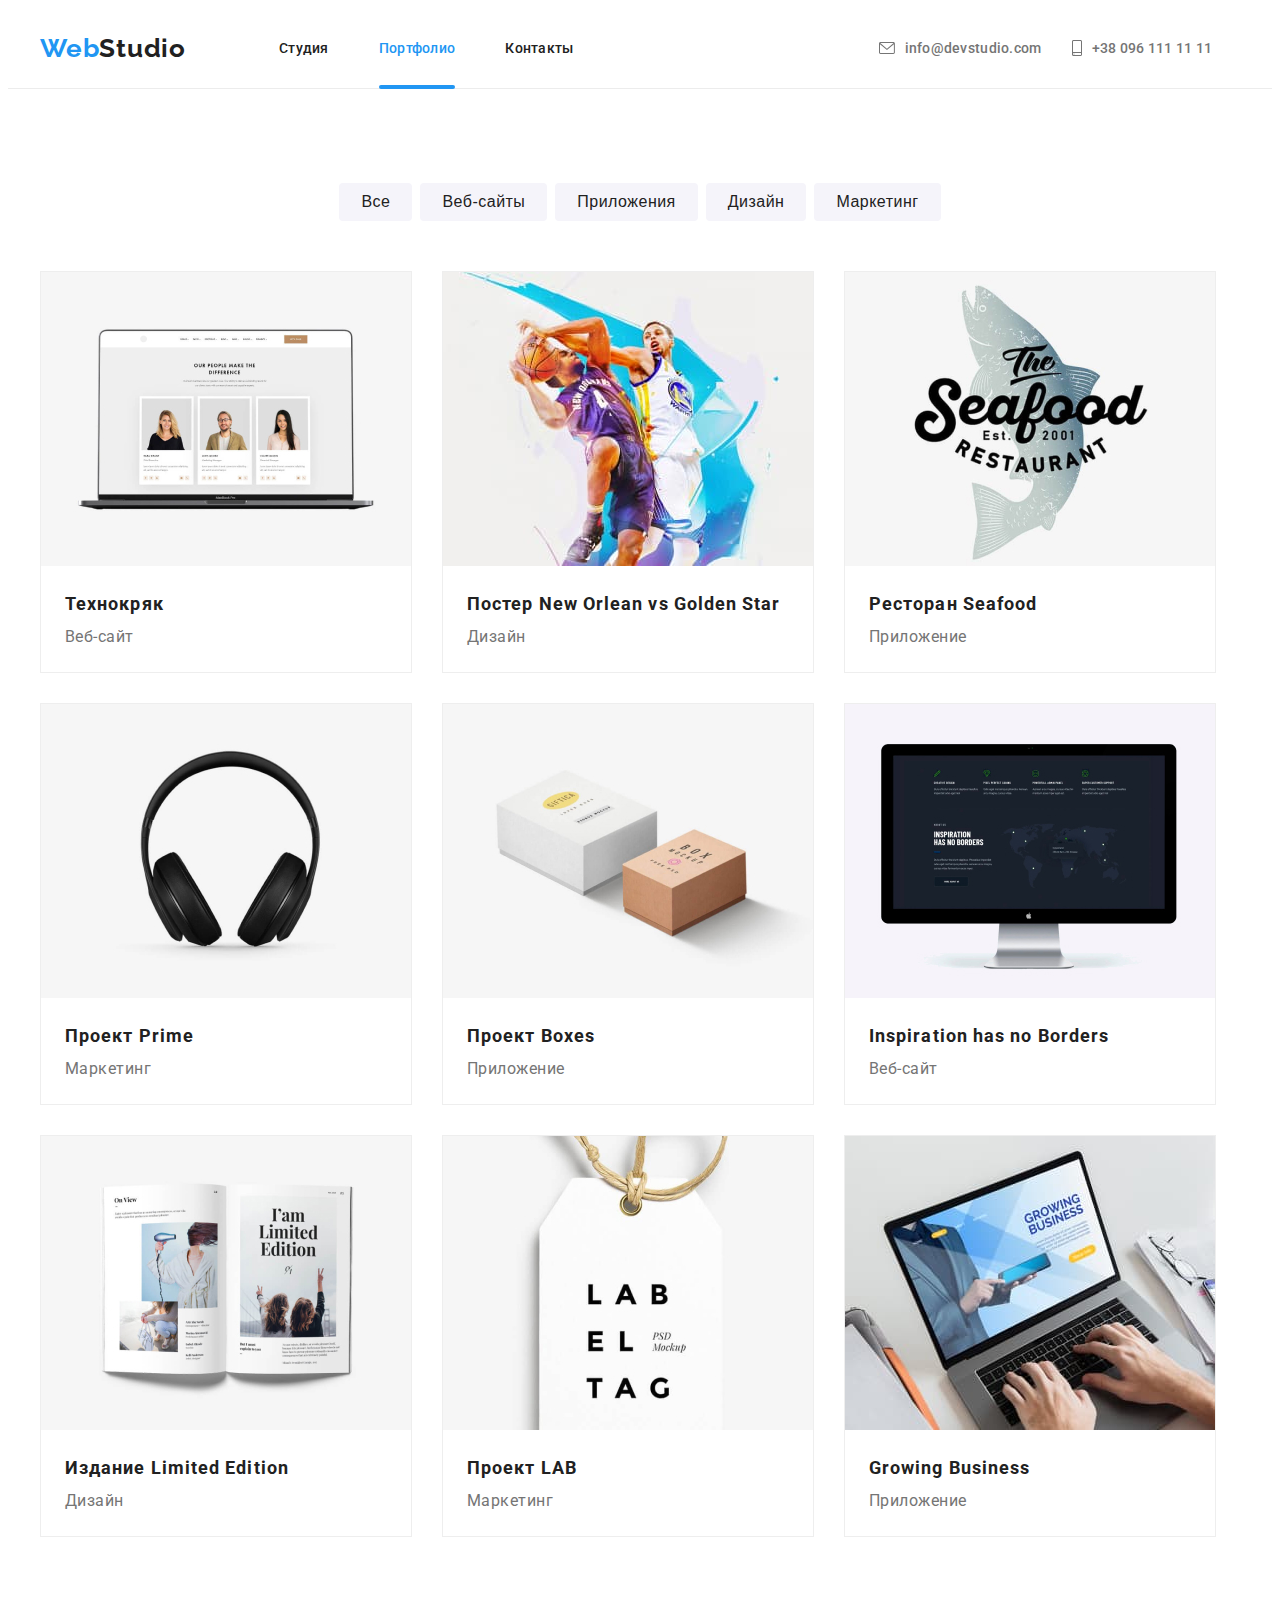
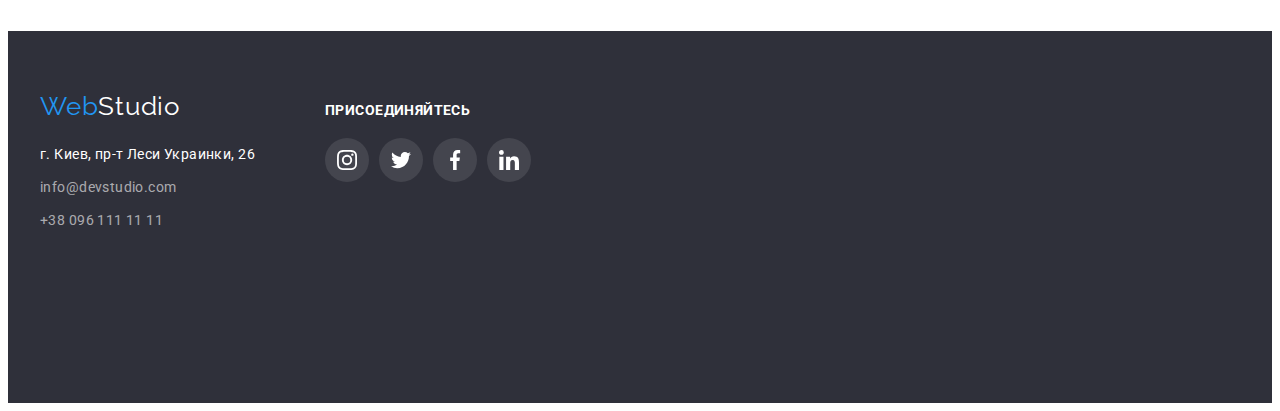
==== commit 3db1e0f3: "finished" ====
--- a/portfolio.html
+++ b/portfolio.html
@@ -4,44 +4,38 @@
     <meta charset="UTF-8">
     <meta name="viewport" content="width=device-width, initial-scale=1.0">
     <title>Портфолио</title>
+
     <link rel="preconnect" href="https://fonts.gstatic.com">
     <link href="https://fonts.googleapis.com/css2?family=Raleway:wght@700&family=Roboto:wght@500&display=swap"
         rel="stylesheet">
+
     <link rel="stylesheet" href="https://cdnjs.cloudflare.com/ajax/libs/modern-normalize/1.0.0/modern-normalize.min.css"
         integrity="sha512-ISS7cAi1PEhQ8jnbJpJZMd29NlhNj4AWYyLOSp2CE/CsHxTCu+r+t0D2yoJudVrd0/8fTVPUVDzY5Tvli75u/g=="
         crossorigin="anonymous" />
         <link rel="stylesheet" href="css/portfolio.css">
 </head>
 <body>
-<header>
-    <div class="container">
+    <header>
+        <div class="container">
         <nav class="page-nav">
             <a href="index.html" class="logo"><span class="web">Web</span>Studio</a>
             <ul class="nav-list">
-                <li>
-                    <a href="index.html" class="nav-link">Студия</a>
+                <li><a class="nav-link " href="index.html">Студия</a></li>
+                <li><a class="nav-link current" href="portfolio.html">Портфолио</a></li>
+                <li><a class="nav-link" href="contacts.html">Контакты</a></li>  
+            </ul>
+    
+            <ul class="contacts-list">
+                 <li>
+                     <a href="mailto:info@devstudio.com" class="nav-contact">
+                         <svg class="nav-mail">
+                             <use href="images/mainsprite.svg#icon-mail"></use>
+                        </svg>info@devstudio.com
+                    </a>
                 </li>
                 
                 <li>
-                    <a href="portfolio.html" class="nav-link">Портфолио</a>
-                </li>
-                
-                <li>
-                    <a href="contacts.html" class="nav-link">Контакты</a>
-                </li>
-            </ul>
-
-            <ul class="contacts-list">
-                <li>
-                    <a href="mailto:info@devstudio.com" class="nav-contact">
-                        <svg class="nav-mail">
-                            <use href="images/mainsprite.svg#icon-mail"></use>
-                        </svg>info@devstudio.com
-                    </a>
-                </li>
-
-                <li>
-                    <a href="tel:+380961111111" class="nav-contact">
+                    <a href="tel:+380961111111"  class="nav-contact">
                         <svg class="nav-tel">
                             <use href="images/mainsprite.svg#icon-tel"></use>
                         </svg>+38 096 111 11 11
@@ -50,7 +44,9 @@
             </ul>
         </nav>
     </div>
-</header>
+    </header>
+
+
 <main> 
     <section class="hero">
         <div class="container">
--- a/css/portfolio.css
+++ b/css/portfolio.css
@@ -123,12 +123,39 @@
   display: block;
   padding-top: 32px;
   padding-bottom: 32px;
-  color: var(--h-color);
+  text-decoration: none;
+  color: rgba(33, 33, 33, 1);
   font-weight: 500;
   font-size: 14px;
   line-height: 1.172;
   letter-spacing: 0.02em;
   transition: color 250ms cubic-bezier(0.4, 0, 0.2, 1);
+}
+
+.nav-link::after {
+  content: ' ';
+  position: absolute;
+  bottom: 0;
+  left: 0;
+  width: 100%;
+  height: 4px;
+  border-radius: 2px;
+  background-color: var(--hover-color);
+  opacity: 0;
+  transform: translateY(1px);
+}
+
+.nav-list .nav-link.current {
+  color: var(--hover-color);
+}
+
+.nav-list .nav-link.current::after {
+  opacity: 1;
+}
+
+.nav-link:hover,
+.nav-link:focus {
+  color: rgba(33, 150, 243, 1);
 }
 
 .nav-link:hover {
@@ -415,6 +442,7 @@
   border-radius: 50%;
   color: var(--white-text);
   background-color: var(--enjoy-hover);
+  transition: background-color 250ms cubic-bezier(0.4, 0, 0.2, 1);
 }
 
 .enjoy-icon {
